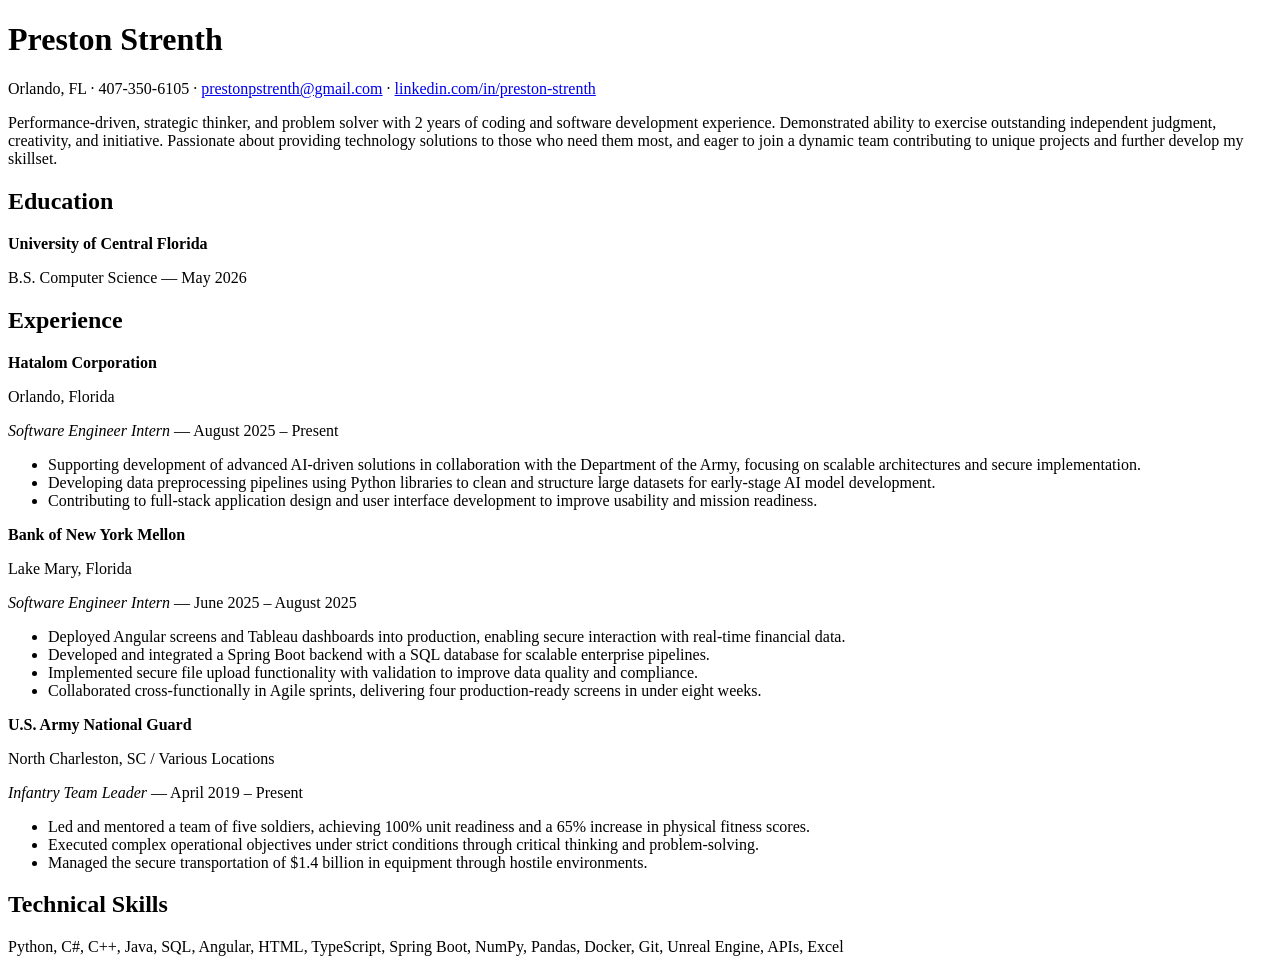
==== index.html @ 914267e7 "Add initial HTML resume structure" ====
<!DOCTYPE html>
<html lang="en">
<head>
  <title>Preston Strenth</title>
</head>
<body>

  <h1>Preston Strenth</h1>

  <p>
    Orlando, FL · 407-350-6105 · 
    <a href="mailto:prestonpstrenth@gmail.com">prestonpstrenth@gmail.com</a> ·
    <a href="https://linkedin.com/in/preston-strenth">linkedin.com/in/preston-strenth</a>
  </p>

  <p>
    Performance-driven, strategic thinker, and problem solver with 2 years of coding and software development experience. Demonstrated
    ability to exercise outstanding independent judgment, creativity, and initiative. Passionate about providing technology solutions
    to those who need them most, and eager to join a dynamic team contributing to unique projects and further develop my skillset.
  </p>

  <h2>Education</h2>
  <p><strong>University of Central Florida</strong></p>
  <p>B.S. Computer Science — May 2026</p>

  <h2>Experience</h2>

  <strong>Hatalom Corporation</strong>
  <p>Orlando, Florida</p>
  <p><em>Software Engineer Intern</em> — August 2025 – Present</p>
  <ul>
    <li>Supporting development of advanced AI-driven solutions in collaboration with the Department of the Army, focusing on scalable architectures and secure implementation.</li>
    <li>Developing data preprocessing pipelines using Python libraries to clean and structure large datasets for early-stage AI model development.</li>
    <li>Contributing to full-stack application design and user interface development to improve usability and mission readiness.</li>
  </ul>

  <strong>Bank of New York Mellon</strong>
  <p>Lake Mary, Florida</p>
  <p><em>Software Engineer Intern</em> — June 2025 – August 2025</p>
  <ul>
    <li>Deployed Angular screens and Tableau dashboards into production, enabling secure interaction with real-time financial data.</li>
    <li>Developed and integrated a Spring Boot backend with a SQL database for scalable enterprise pipelines.</li>
    <li>Implemented secure file upload functionality with validation to improve data quality and compliance.</li>
    <li>Collaborated cross-functionally in Agile sprints, delivering four production-ready screens in under eight weeks.</li>
  </ul>

  <strong>U.S. Army National Guard</strong>
  <p>North Charleston, SC / Various Locations</p>
  <p><em>Infantry Team Leader</em> — April 2019 – Present</p>
  <ul>
    <li>Led and mentored a team of five soldiers, achieving 100% unit readiness and a 65% increase in physical fitness scores.</li>
    <li>Executed complex operational objectives under strict conditions through critical thinking and problem-solving.</li>
    <li>Managed the secure transportation of $1.4 billion in equipment through hostile environments.</li>
  </ul>

  <h2>Technical Skills</h2>
  <p>
    Python, C#, C++, Java, SQL, Angular, HTML, TypeScript, Spring Boot, NumPy, Pandas, Docker, Git, Unreal Engine, APIs, Excel
  </p>

</body>
</html>
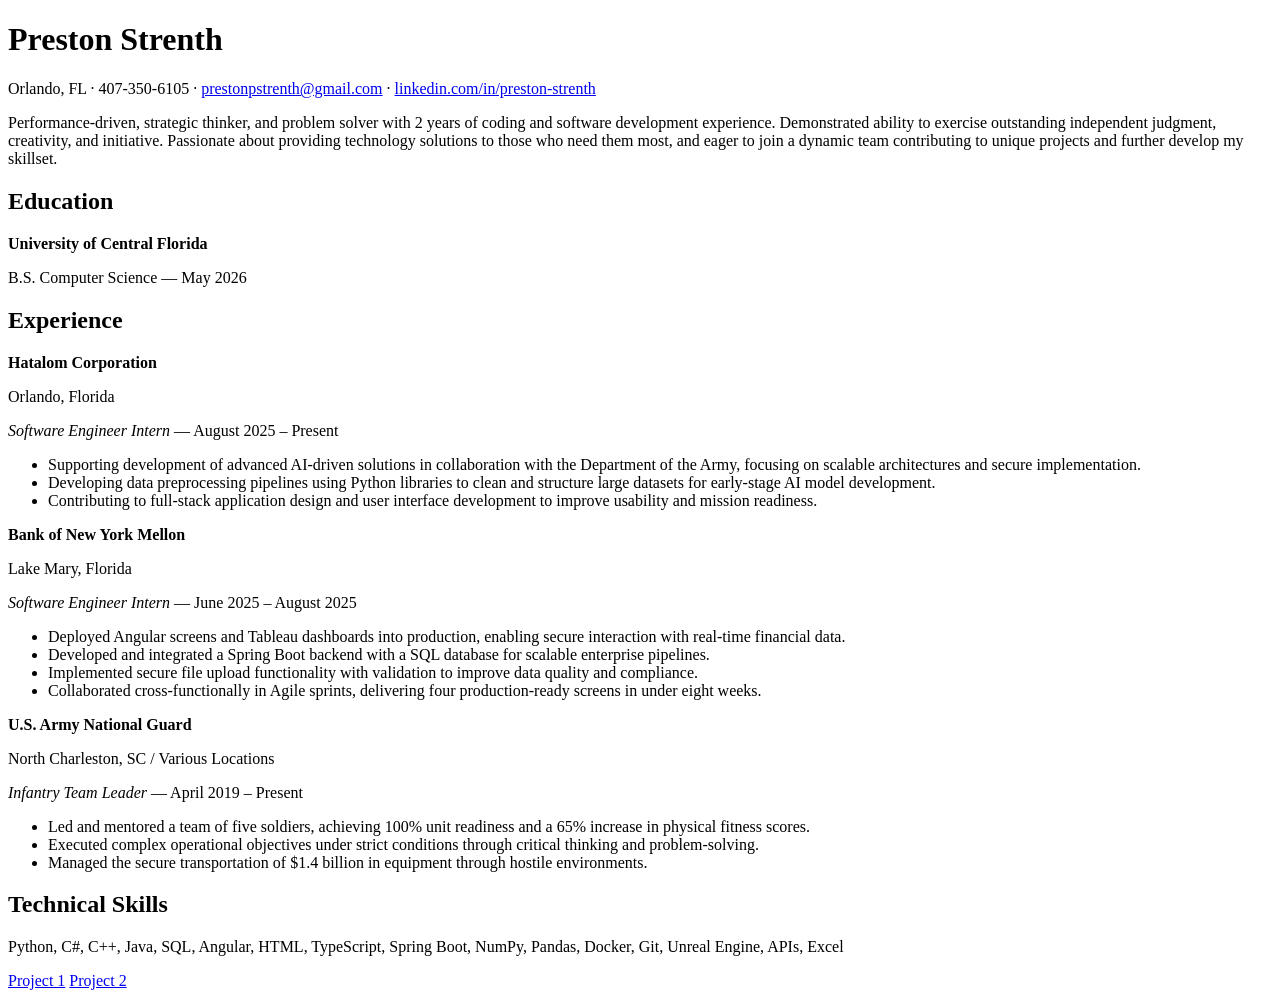
==== commit 760e5982: "Add links to Project 1 and Project 2 in index.html" ====
--- a/index.html
+++ b/index.html
@@ -58,5 +58,9 @@
     Python, C#, C++, Java, SQL, Angular, HTML, TypeScript, Spring Boot, NumPy, Pandas, Docker, Git, Unreal Engine, APIs, Excel
   </p>
 
+  <a href="project1.html">Project 1</a>
+  <a href="project2.html">Project 2</a>
+
+
 </body>
 </html>
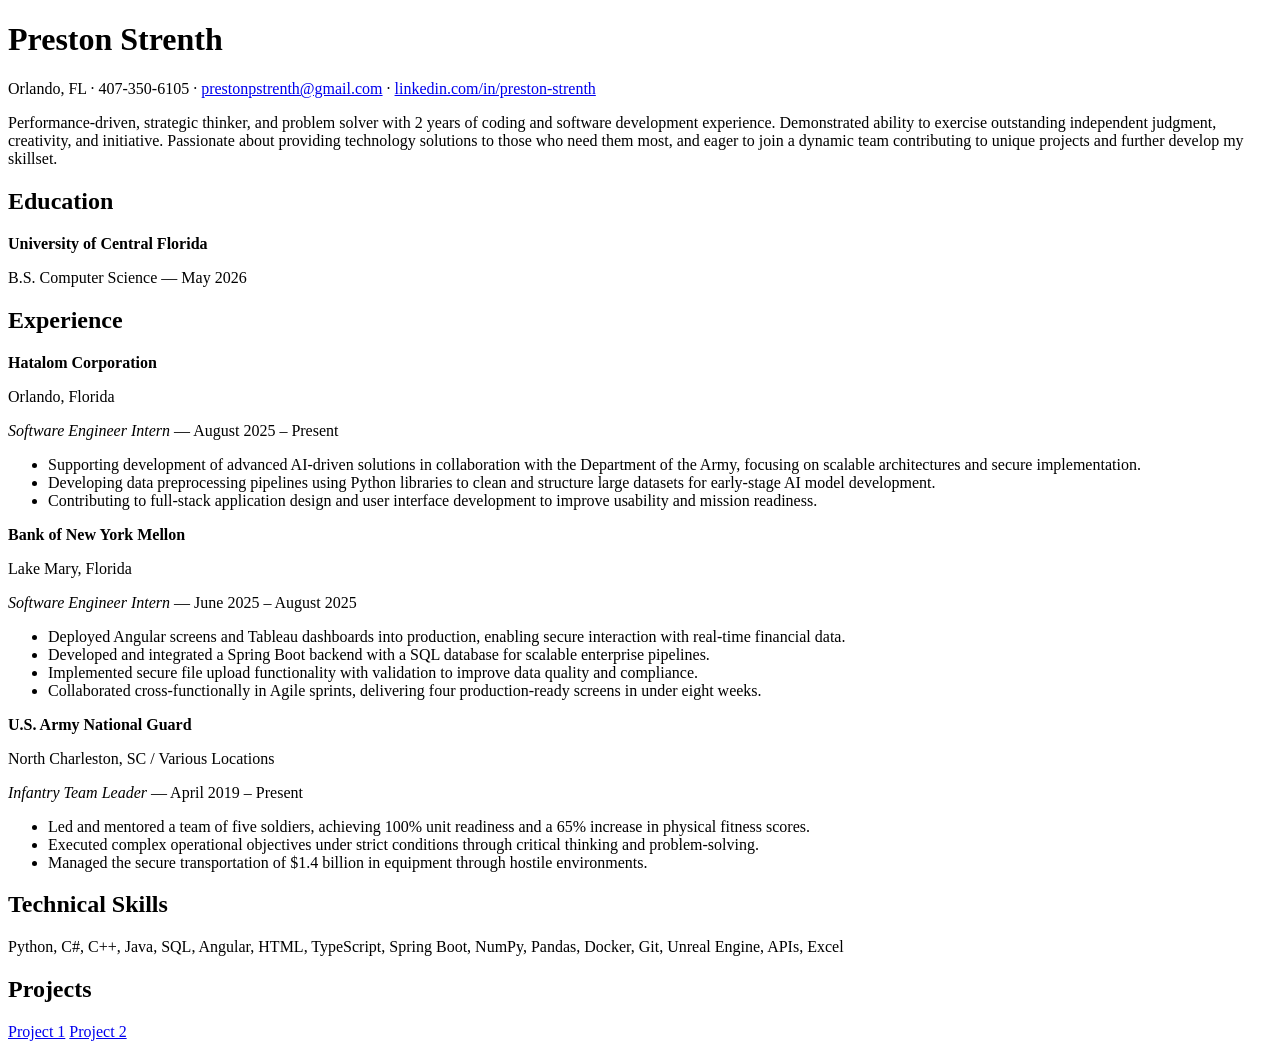
==== commit f2c2df71: "Add Projects section to index.html" ====
--- a/index.html
+++ b/index.html
@@ -58,6 +58,8 @@
     Python, C#, C++, Java, SQL, Angular, HTML, TypeScript, Spring Boot, NumPy, Pandas, Docker, Git, Unreal Engine, APIs, Excel
   </p>
 
+  <h2>Projects</h2>
+
   <a href="project1.html">Project 1</a>
   <a href="project2.html">Project 2</a>
 
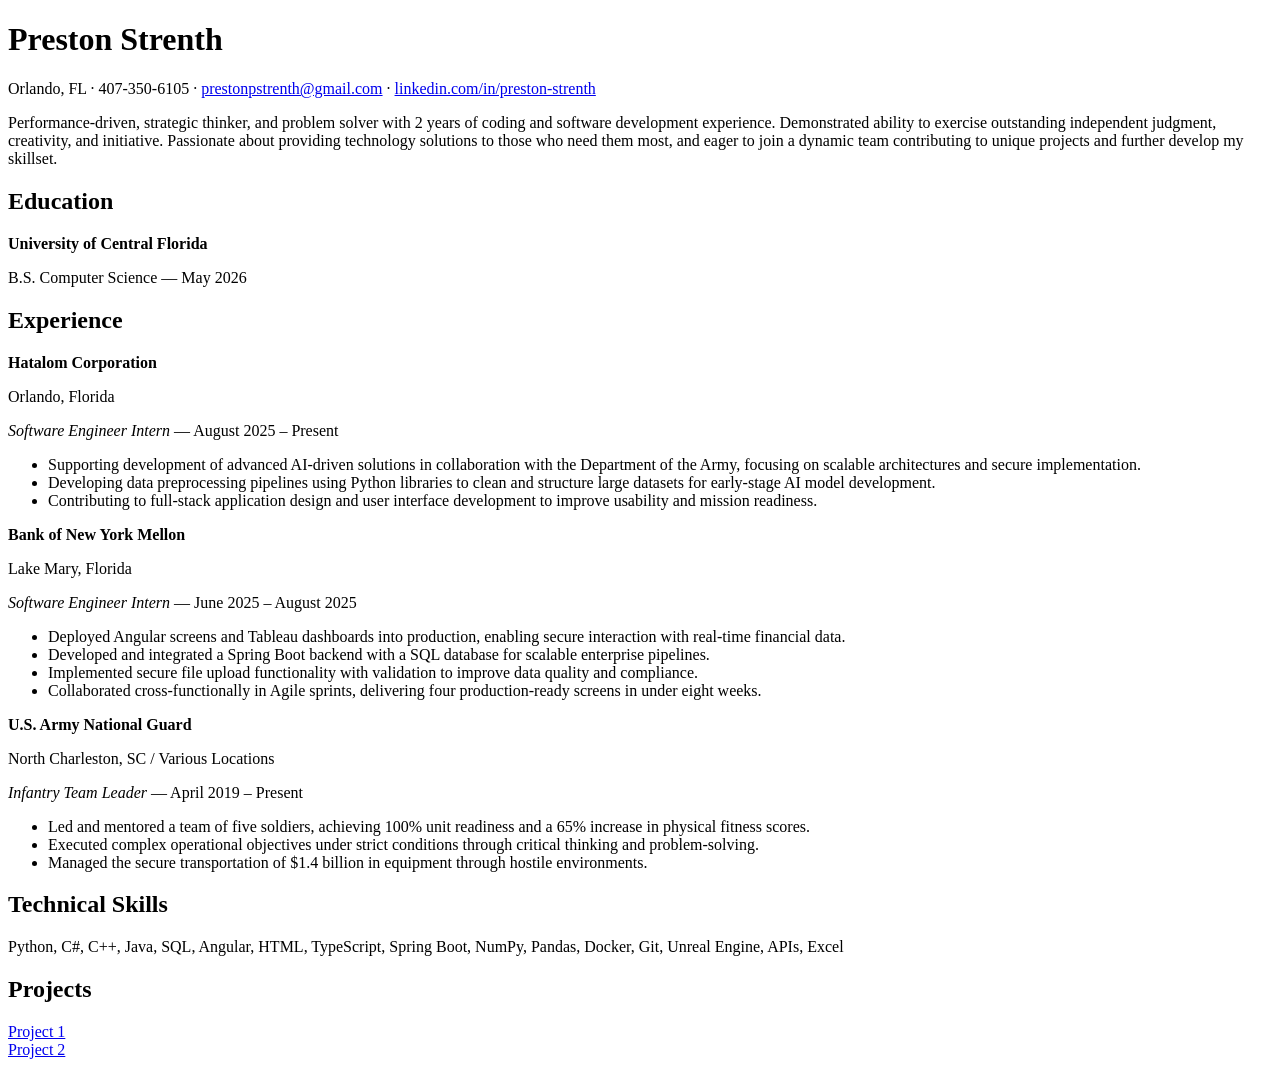
==== commit c479f7e4: "Fix link formatting for Project 1" ====
--- a/index.html
+++ b/index.html
@@ -60,7 +60,7 @@
 
   <h2>Projects</h2>
 
-  <a href="project1.html">Project 1</a>
+  <a href="project1.html">Project 1</a><br> 
   <a href="project2.html">Project 2</a>
 
 
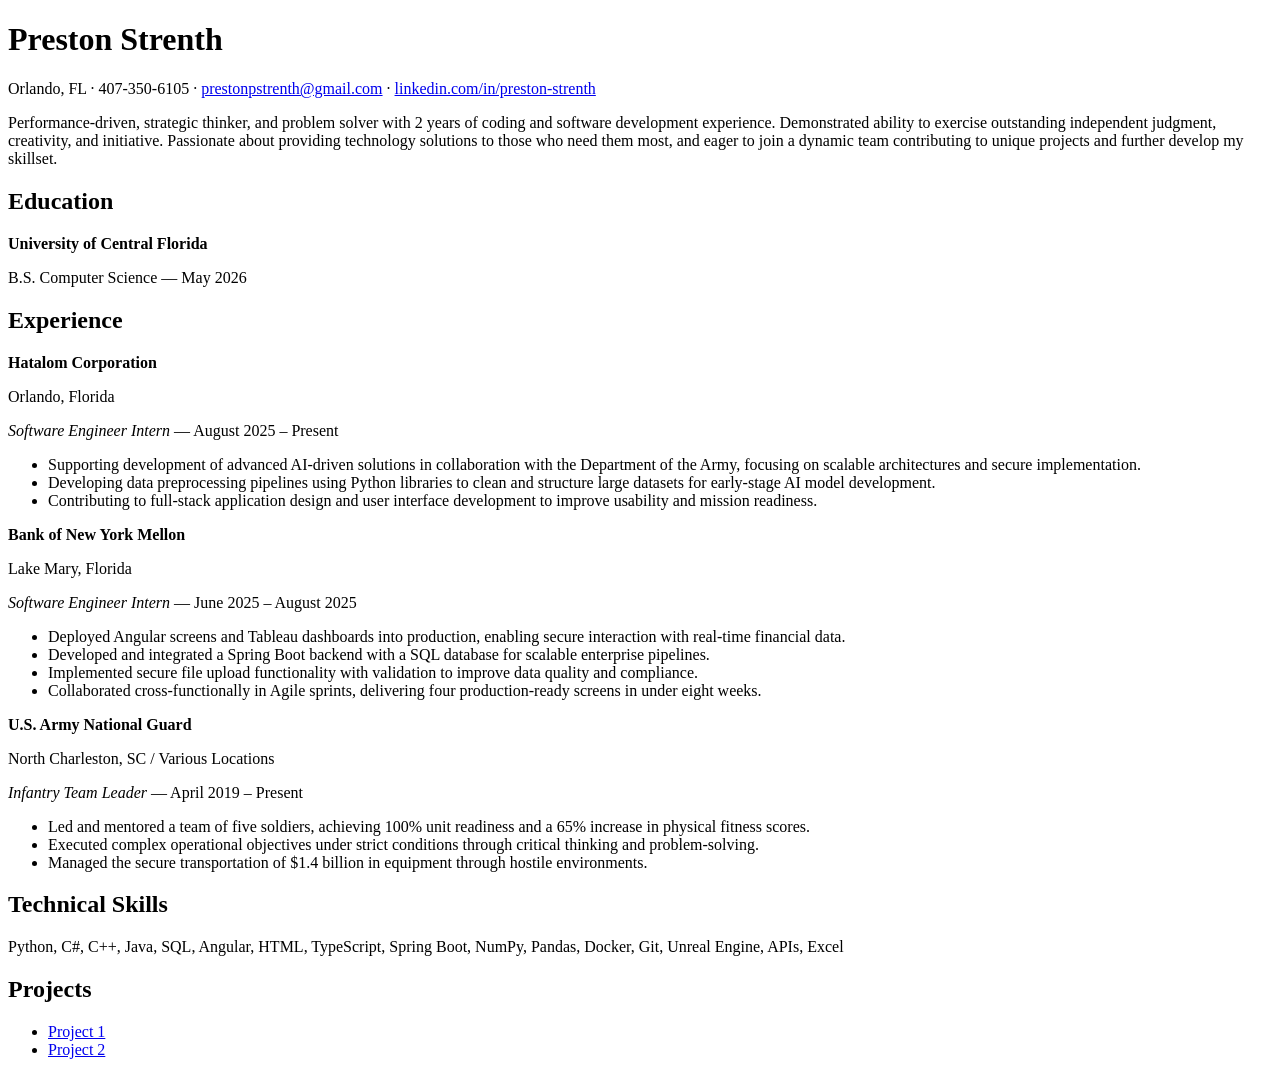
==== commit 133e436e: "Change project links to a list format" ====
--- a/index.html
+++ b/index.html
@@ -60,8 +60,11 @@
 
   <h2>Projects</h2>
 
-  <a href="project1.html">Project 1</a><br> 
-  <a href="project2.html">Project 2</a>
+<ul>
+  <li><a href="project1.html">Project 1</a></li>
+  <li><a href="project2.html">Project 2</a></li>
+</ul>
+
 
 
 </body>
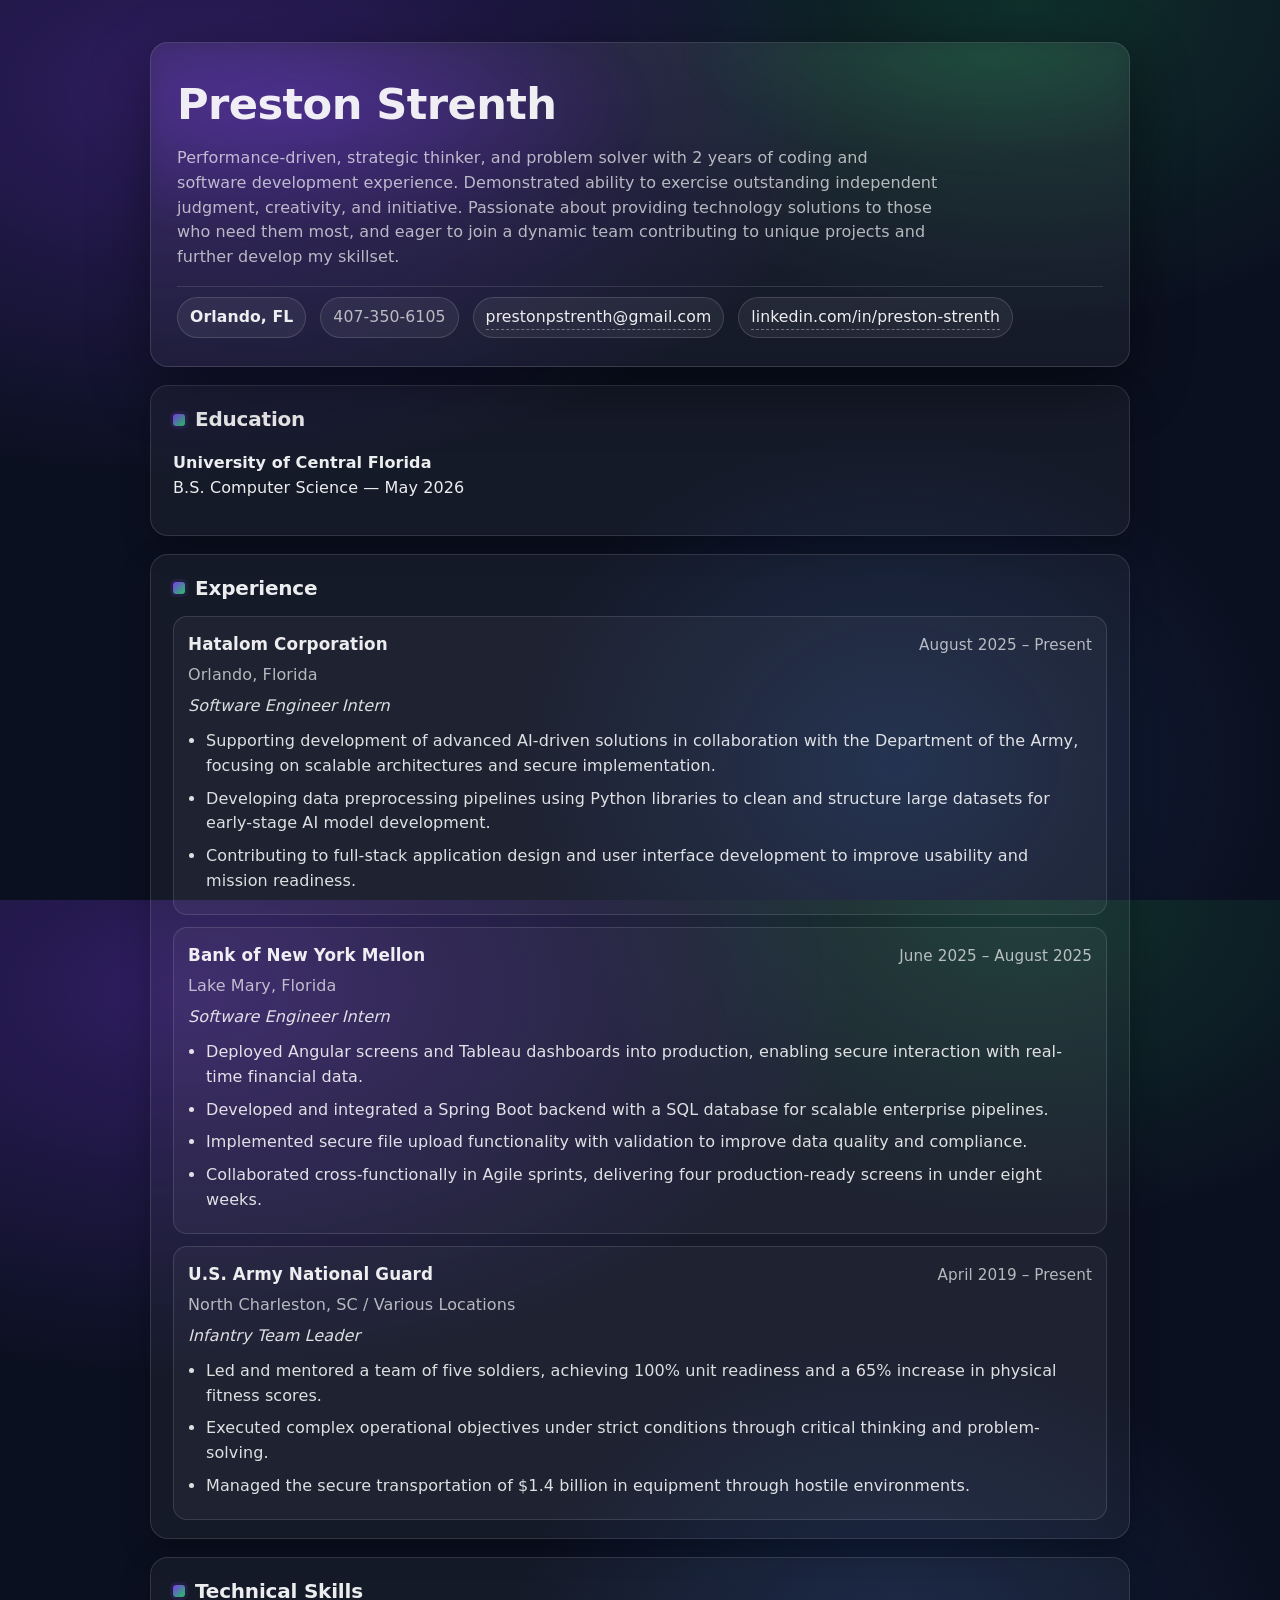
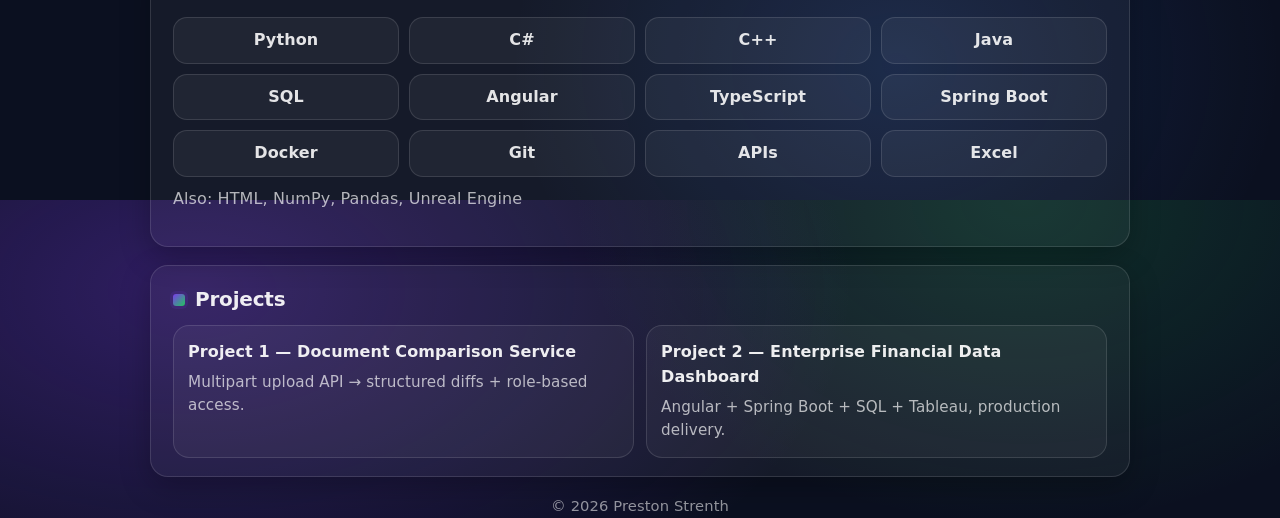
==== commit d6603958: "Refactor index.html structure and content" ====
--- a/index.html
+++ b/index.html
@@ -1,71 +1,124 @@
 <!DOCTYPE html>
 <html lang="en">
 <head>
+  <meta charset="UTF-8" />
+  <meta name="viewport" content="width=device-width, initial-scale=1" />
   <title>Preston Strenth</title>
+  <link rel="stylesheet" href="style.css" />
 </head>
 <body>
 
-  <h1>Preston Strenth</h1>
+  <main>
+    <div class="hero">
+      <h1>Preston Strenth</h1>
 
-  <p>
-    Orlando, FL · 407-350-6105 · 
-    <a href="mailto:prestonpstrenth@gmail.com">prestonpstrenth@gmail.com</a> ·
-    <a href="https://linkedin.com/in/preston-strenth">linkedin.com/in/preston-strenth</a>
-  </p>
+      <p class="tagline">
+        Performance-driven, strategic thinker, and problem solver with 2 years of coding and software development experience. Demonstrated
+        ability to exercise outstanding independent judgment, creativity, and initiative. Passionate about providing technology solutions
+        to those who need them most, and eager to join a dynamic team contributing to unique projects and further develop my skillset.
+      </p>
 
-  <p>
-    Performance-driven, strategic thinker, and problem solver with 2 years of coding and software development experience. Demonstrated
-    ability to exercise outstanding independent judgment, creativity, and initiative. Passionate about providing technology solutions
-    to those who need them most, and eager to join a dynamic team contributing to unique projects and further develop my skillset.
-  </p>
+      <div class="contact">
+        <span class="pill"><strong>Orlando, FL</strong></span>
+        <span class="pill">407-350-6105</span>
+        <span class="pill"><a href="mailto:prestonpstrenth@gmail.com">prestonpstrenth@gmail.com</a></span>
+        <span class="pill"><a href="https://linkedin.com/in/preston-strenth">linkedin.com/in/preston-strenth</a></span>
+      </div>
+    </div>
 
-  <h2>Education</h2>
-  <p><strong>University of Central Florida</strong></p>
-  <p>B.S. Computer Science — May 2026</p>
+    <section>
+      <h2>Education</h2>
+      <p><strong>University of Central Florida</strong><br/>
+      B.S. Computer Science — May 2026</p>
+    </section>
 
-  <h2>Experience</h2>
+    <section>
+      <h2>Experience</h2>
 
-  <strong>Hatalom Corporation</strong>
-  <p>Orlando, Florida</p>
-  <p><em>Software Engineer Intern</em> — August 2025 – Present</p>
-  <ul>
-    <li>Supporting development of advanced AI-driven solutions in collaboration with the Department of the Army, focusing on scalable architectures and secure implementation.</li>
-    <li>Developing data preprocessing pipelines using Python libraries to clean and structure large datasets for early-stage AI model development.</li>
-    <li>Contributing to full-stack application design and user interface development to improve usability and mission readiness.</li>
-  </ul>
+      <div class="role">
+        <div class="roleHeader">
+          <div class="org">Hatalom Corporation</div>
+          <div class="meta">August 2025 – Present</div>
+        </div>
+        <p class="location">Orlando, Florida</p>
+        <p class="title"><em>Software Engineer Intern</em></p>
+        <ul>
+          <li>Supporting development of advanced AI-driven solutions in collaboration with the Department of the Army, focusing on scalable architectures and secure implementation.</li>
+          <li>Developing data preprocessing pipelines using Python libraries to clean and structure large datasets for early-stage AI model development.</li>
+          <li>Contributing to full-stack application design and user interface development to improve usability and mission readiness.</li>
+        </ul>
+      </div>
 
-  <strong>Bank of New York Mellon</strong>
-  <p>Lake Mary, Florida</p>
-  <p><em>Software Engineer Intern</em> — June 2025 – August 2025</p>
-  <ul>
-    <li>Deployed Angular screens and Tableau dashboards into production, enabling secure interaction with real-time financial data.</li>
-    <li>Developed and integrated a Spring Boot backend with a SQL database for scalable enterprise pipelines.</li>
-    <li>Implemented secure file upload functionality with validation to improve data quality and compliance.</li>
-    <li>Collaborated cross-functionally in Agile sprints, delivering four production-ready screens in under eight weeks.</li>
-  </ul>
+      <div class="role">
+        <div class="roleHeader">
+          <div class="org">Bank of New York Mellon</div>
+          <div class="meta">June 2025 – August 2025</div>
+        </div>
+        <p class="location">Lake Mary, Florida</p>
+        <p class="title"><em>Software Engineer Intern</em></p>
+        <ul>
+          <li>Deployed Angular screens and Tableau dashboards into production, enabling secure interaction with real-time financial data.</li>
+          <li>Developed and integrated a Spring Boot backend with a SQL database for scalable enterprise pipelines.</li>
+          <li>Implemented secure file upload functionality with validation to improve data quality and compliance.</li>
+          <li>Collaborated cross-functionally in Agile sprints, delivering four production-ready screens in under eight weeks.</li>
+        </ul>
+      </div>
 
-  <strong>U.S. Army National Guard</strong>
-  <p>North Charleston, SC / Various Locations</p>
-  <p><em>Infantry Team Leader</em> — April 2019 – Present</p>
-  <ul>
-    <li>Led and mentored a team of five soldiers, achieving 100% unit readiness and a 65% increase in physical fitness scores.</li>
-    <li>Executed complex operational objectives under strict conditions through critical thinking and problem-solving.</li>
-    <li>Managed the secure transportation of $1.4 billion in equipment through hostile environments.</li>
-  </ul>
+      <div class="role">
+        <div class="roleHeader">
+          <div class="org">U.S. Army National Guard</div>
+          <div class="meta">April 2019 – Present</div>
+        </div>
+        <p class="location">North Charleston, SC / Various Locations</p>
+        <p class="title"><em>Infantry Team Leader</em></p>
+        <ul>
+          <li>Led and mentored a team of five soldiers, achieving 100% unit readiness and a 65% increase in physical fitness scores.</li>
+          <li>Executed complex operational objectives under strict conditions through critical thinking and problem-solving.</li>
+          <li>Managed the secure transportation of $1.4 billion in equipment through hostile environments.</li>
+        </ul>
+      </div>
 
-  <h2>Technical Skills</h2>
-  <p>
-    Python, C#, C++, Java, SQL, Angular, HTML, TypeScript, Spring Boot, NumPy, Pandas, Docker, Git, Unreal Engine, APIs, Excel
-  </p>
+    </section>
 
-  <h2>Projects</h2>
+    <section>
+      <h2>Technical Skills</h2>
+      <div class="skills">
+        <div class="skillChip">Python</div>
+        <div class="skillChip">C#</div>
+        <div class="skillChip">C++</div>
+        <div class="skillChip">Java</div>
+        <div class="skillChip">SQL</div>
+        <div class="skillChip">Angular</div>
+        <div class="skillChip">TypeScript</div>
+        <div class="skillChip">Spring Boot</div>
+        <div class="skillChip">Docker</div>
+        <div class="skillChip">Git</div>
+        <div class="skillChip">APIs</div>
+        <div class="skillChip">Excel</div>
+      </div>
+      <p class="muted" style="margin-top:10px;">Also: HTML, NumPy, Pandas, Unreal Engine</p>
+    </section>
 
-<ul>
-  <li><a href="project1.html">Project 1</a></li>
-  <li><a href="project2.html">Project 2</a></li>
-</ul>
+    <section>
+      <h2>Projects</h2>
+      <div class="projects">
+        <a class="projectCard" href="project1.html">
+          <p class="title">Project 1 — Document Comparison Service</p>
+          <p class="desc">Multipart upload API → structured diffs + role-based access.</p>
+        </a>
+        <a class="projectCard" href="project2.html">
+          <p class="title">Project 2 — Enterprise Financial Data Dashboard</p>
+          <p class="desc">Angular + Spring Boot + SQL + Tableau, production delivery.</p>
+        </a>
+      </div>
+    </section>
 
+    <footer>© <span id="y"></span> Preston Strenth</footer>
+  </main>
 
+  <script>
+    document.getElementById("y").textContent = new Date().getFullYear();
+  </script>
 
 </body>
 </html>
--- a/style.css
+++ b/style.css
@@ -0,0 +1,269 @@
+:root{
+  --bg: #0b1020;
+  --card: rgba(255,255,255,0.06);
+  --card2: rgba(255,255,255,0.08);
+  --text: rgba(255,255,255,0.92);
+  --muted: rgba(255,255,255,0.68);
+  --line: rgba(255,255,255,0.12);
+  --accent: #7c3aed;     /* purple */
+  --accent2: #22c55e;    /* green */
+  --shadow: 0 18px 60px rgba(0,0,0,0.45);
+  --radius: 18px;
+  --max: 980px;
+}
+
+*{ box-sizing:border-box; }
+html, body{ height:100%; }
+
+body{
+  margin:0;
+  font-family: ui-sans-serif, system-ui, -apple-system, Segoe UI, Roboto, Helvetica, Arial, "Apple Color Emoji","Segoe UI Emoji";
+  color: var(--text);
+  background:
+    radial-gradient(1200px 700px at 15% 10%, rgba(124,58,237,0.32), transparent 55%),
+    radial-gradient(900px 650px at 80% 0%, rgba(34,197,94,0.18), transparent 50%),
+    radial-gradient(700px 600px at 70% 85%, rgba(59,130,246,0.16), transparent 55%),
+    var(--bg);
+  line-height:1.55;
+  letter-spacing: 0.1px;
+}
+
+main{
+  width: min(var(--max), calc(100% - 40px));
+  margin: 42px auto 60px;
+}
+
+.hero{
+  position: relative;
+  padding: 28px 26px;
+  border: 1px solid var(--line);
+  border-radius: var(--radius);
+  background: linear-gradient(180deg, rgba(255,255,255,0.075), rgba(255,255,255,0.045));
+  box-shadow: var(--shadow);
+  overflow:hidden;
+}
+
+.hero::before{
+  content:"";
+  position:absolute;
+  inset:-2px;
+  background:
+    radial-gradient(600px 220px at 15% 20%, rgba(124,58,237,0.45), transparent 60%),
+    radial-gradient(520px 220px at 85% 0%, rgba(34,197,94,0.22), transparent 60%);
+  filter: blur(10px);
+  opacity: 0.65;
+  pointer-events:none;
+}
+
+.hero > *{ position:relative; }
+
+h1{
+  margin:0 0 8px;
+  font-size: clamp(2.05rem, 4vw, 2.7rem);
+  letter-spacing: -0.6px;
+}
+
+.tagline{
+  margin: 0 0 16px;
+  color: var(--muted);
+  max-width: 75ch;
+}
+
+.contact{
+  display:flex;
+  flex-wrap:wrap;
+  gap: 10px 14px;
+  align-items:center;
+  padding-top: 10px;
+  margin-top: 10px;
+  border-top: 1px solid var(--line);
+  color: var(--muted);
+  font-size: 0.98rem;
+}
+
+.contact a{
+  color: var(--text);
+  text-decoration:none;
+  border-bottom: 1px dashed rgba(255,255,255,0.35);
+}
+.contact a:hover{
+  border-bottom-color: rgba(255,255,255,0.7);
+}
+
+.pill{
+  display:inline-flex;
+  align-items:center;
+  gap: 8px;
+  padding: 7px 12px;
+  border-radius: 999px;
+  border: 1px solid rgba(255,255,255,0.14);
+  background: rgba(255,255,255,0.06);
+}
+
+.pill strong{
+  color: var(--text);
+  font-weight: 650;
+}
+
+section{
+  margin-top: 18px;
+  padding: 18px 22px;
+  border: 1px solid var(--line);
+  border-radius: var(--radius);
+  background: rgba(255,255,255,0.045);
+  box-shadow: 0 10px 30px rgba(0,0,0,0.25);
+}
+
+section h2{
+  margin: 0 0 10px;
+  font-size: 1.25rem;
+  letter-spacing: -0.2px;
+  display:flex;
+  align-items:center;
+  gap: 10px;
+}
+
+section h2::before{
+  content:"";
+  width: 12px;
+  height: 12px;
+  border-radius: 3px;
+  background: linear-gradient(135deg, var(--accent), var(--accent2));
+  box-shadow: 0 0 0 3px rgba(124,58,237,0.12);
+}
+
+/* Experience cards */
+.role{
+  padding: 14px 14px 12px;
+  border-radius: 14px;
+  border: 1px solid rgba(255,255,255,0.12);
+  background: rgba(255,255,255,0.04);
+  margin-top: 12px;
+}
+
+.roleHeader{
+  display:flex;
+  justify-content:space-between;
+  gap: 12px;
+  flex-wrap:wrap;
+  align-items: baseline;
+}
+
+.roleHeader .org{
+  font-weight: 750;
+  font-size: 1.05rem;
+}
+
+.roleHeader .meta{
+  color: var(--muted);
+  font-size: 0.95rem;
+}
+
+.role .location{
+  margin: 6px 0 0;
+  color: var(--muted);
+}
+
+.role .title{
+  margin: 6px 0 10px;
+  color: rgba(255,255,255,0.85);
+}
+
+ul{
+  margin: 8px 0 0 18px;
+  padding:0;
+}
+
+li{
+  margin: 8px 0;
+  color: rgba(255,255,255,0.86);
+}
+
+small, .muted{ color: var(--muted); }
+
+.skills{
+  display:grid;
+  grid-template-columns: repeat(12, 1fr);
+  gap: 10px;
+}
+
+.skillChip{
+  grid-column: span 3;
+  padding: 10px 12px;
+  border-radius: 14px;
+  border: 1px solid rgba(255,255,255,0.12);
+  background: rgba(255,255,255,0.05);
+  color: rgba(255,255,255,0.88);
+  font-weight: 600;
+  text-align:center;
+}
+
+@media (max-width: 900px){
+  .skillChip{ grid-column: span 4; }
+}
+@media (max-width: 620px){
+  main{ width: min(var(--max), calc(100% - 26px)); margin-top: 26px; }
+  section{ padding: 16px 16px; }
+  .skillChip{ grid-column: span 6; }
+}
+
+.projects{
+  display:grid;
+  grid-template-columns: 1fr 1fr;
+  gap: 12px;
+  margin-top: 10px;
+}
+
+.projectCard{
+  display:block;
+  padding: 14px 14px;
+  border-radius: 16px;
+  border: 1px solid rgba(255,255,255,0.12);
+  background: rgba(255,255,255,0.045);
+  text-decoration:none;
+  color: var(--text);
+  transition: transform .15s ease, border-color .15s ease, background .15s ease;
+}
+
+.projectCard:hover{
+  transform: translateY(-2px);
+  border-color: rgba(124,58,237,0.55);
+  background: rgba(255,255,255,0.06);
+}
+
+.projectCard .title{
+  font-weight: 750;
+  margin: 0 0 6px;
+}
+
+.projectCard .desc{
+  margin:0;
+  color: var(--muted);
+  font-size: 0.95rem;
+}
+
+@media (max-width: 700px){
+  .projects{ grid-template-columns: 1fr; }
+}
+
+a{ color: #c4b5fd; }
+a:hover{ color: #ddd6fe; }
+
+
+.back{
+  display:inline-flex;
+  gap:10px;
+  align-items:center;
+  margin: 10px 0 16px;
+  text-decoration:none;
+  color: rgba(255,255,255,0.86);
+}
+.back:hover{ color: var(--text); }
+
+
+footer{
+  margin-top: 18px;
+  color: rgba(255,255,255,0.55);
+  text-align:center;
+  font-size: 0.92rem;
+}
